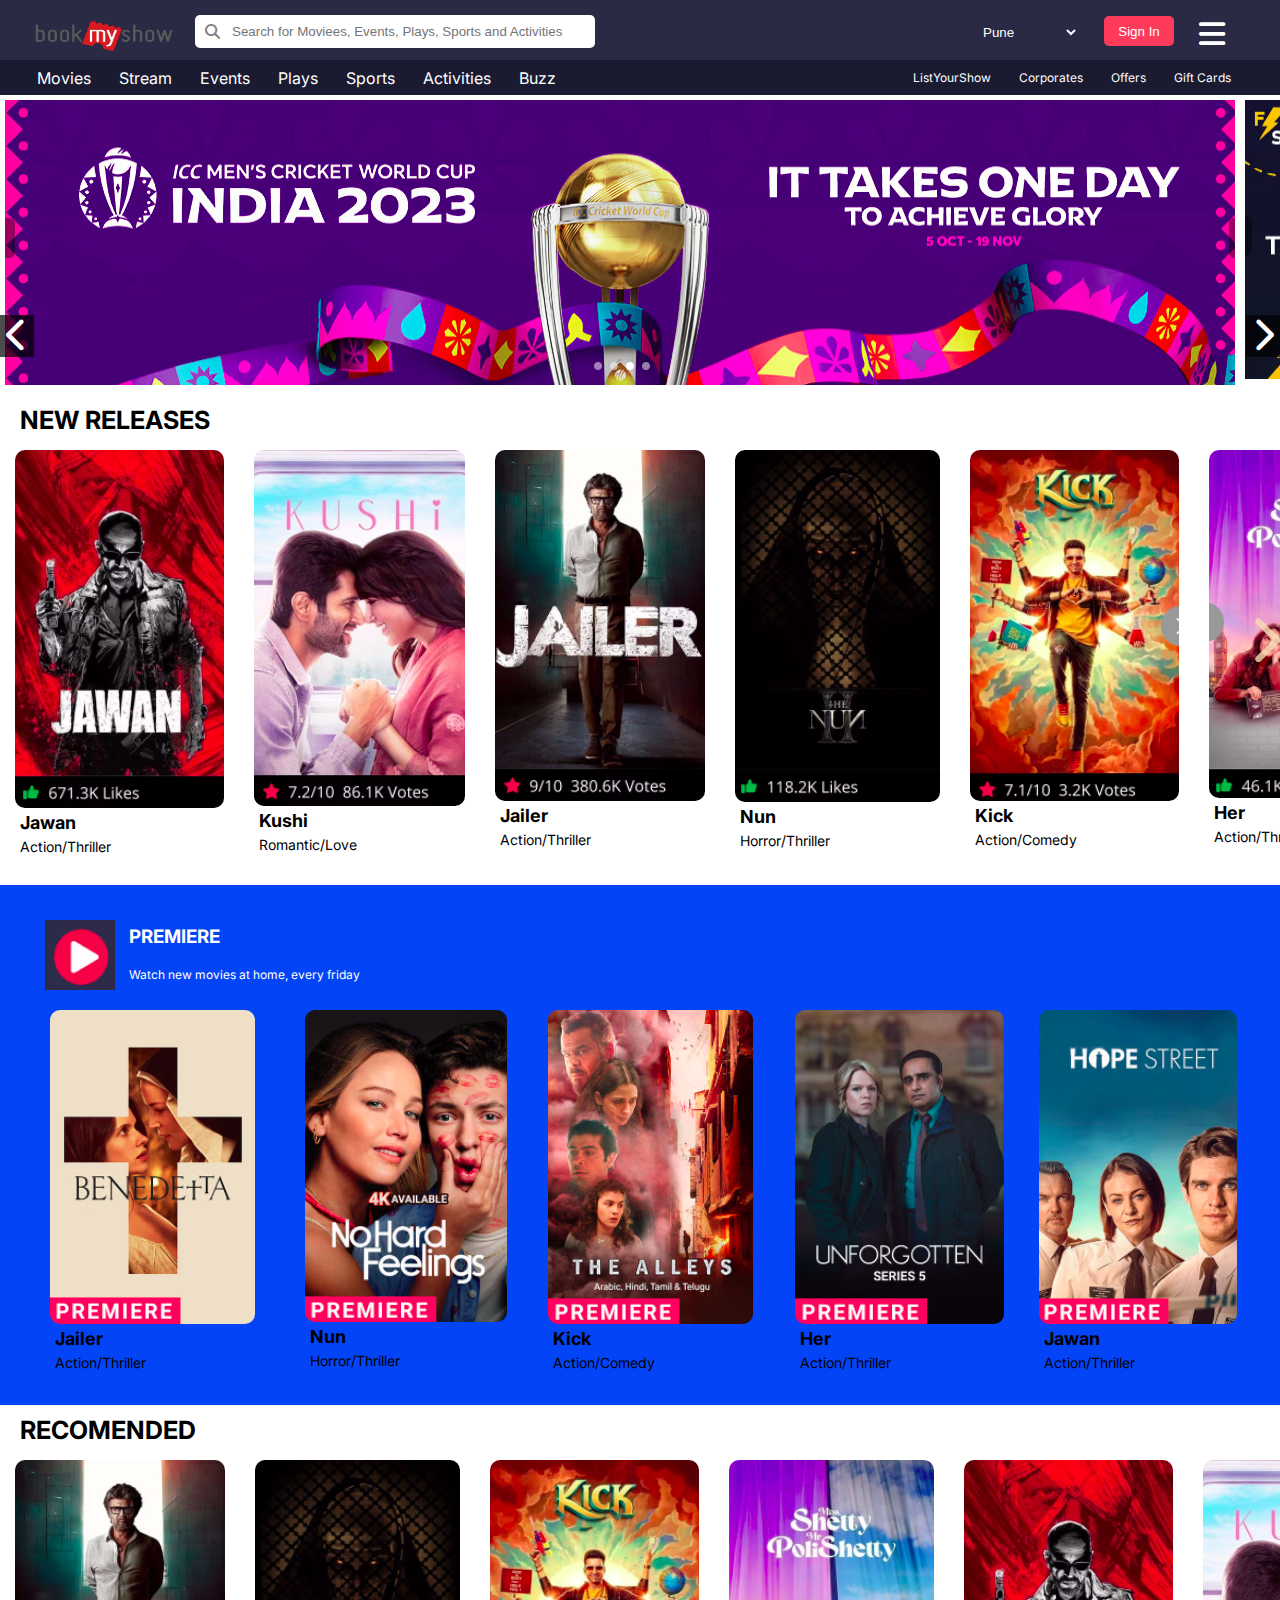
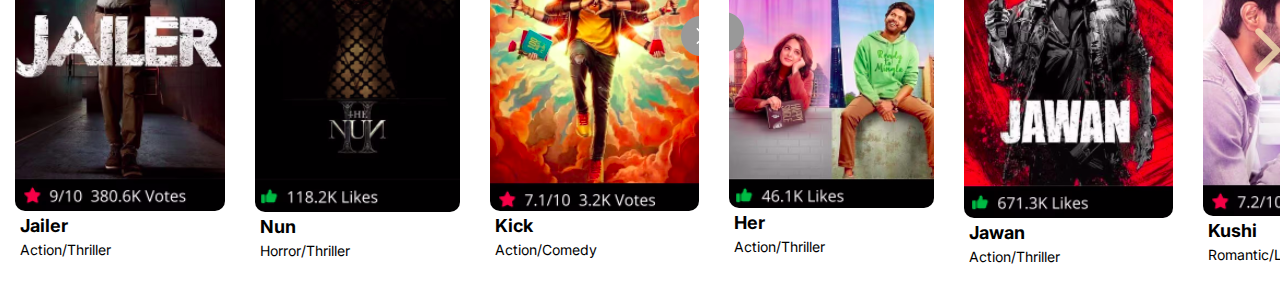
==== index.html @ 2d860945 "Book My Show Clone" ====
<!DOCTYPE html>
<html lang="en">

<head>
    <meta charset="UTF-8">
    <meta name="viewport" content="width=device-width, initial-scale=1.0">
    <title>bookMyShow</title>
    <link rel="stylesheet" href="style.css">
    <link rel="stylesheet" href="https://cdnjs.cloudflare.com/ajax/libs/font-awesome/6.4.2/css/all.min.css">
</head>

<body>


    <div id="popup1" class="overlay">
        <div class="popup">
            <h2>Get Started</h2>
            <a class="close" href="#">&times;</a>
            <div class="button">
                <img src="Images/google.png" alt="">
                <p>Continue with Google</p>
            </div>
            <div class="button">
                <img src="Images/email.png" alt="">
                <p>Continue with Email</p>
            </div> 
            <div class="button">
                <img src="Images/apple.png" alt="">
                <p>Continue with Apple</p>
            </div>  
            <p>OR</p>
            <div class="number">
                <img src="Images/india.png" alt="">
                <p>+91</p>
                <input type="tel" placeholder="Continue with mobile number">
            </div>
            <div class="space"></div>
            <p class="bottom">I agree to the <span>Terms & Conditions</span> and <span>Privacy Policy.</span></p>
        </div>
    </div>

    <div id="mySidenav" class="sidenav">
        <div class="top-div">
            <p>Hey!</p>
            <a href="javascript:void(0)" class="closebtn" onclick="closeNav()">&times;</a>
        </div>
        <div class="bot-div">
            <img src="Images/profile.png" alt="">
            <p>Unlock special offers & great benefits</p>
            <button>Login / Register</button>
        </div>
        <div class="container-data">
            <div class="container-content">
                <div class="container-left">
                    <i class="fa-regular fa-bell"></i>
                    <p style="color: black;">Notification</p>
                </div>
                <i class="fa-solid fa-chevron-right"></i>
            </div>
            <div class="container-content">
                <div class="container-left">
                    <i class="fa-regular fa-bell"></i>
                    <div class="inner-desc">
                        <p>Notification</p>
                        <p class="desc">View all your bookings & purchases</p>
                    </div>
                </div>
                <i class="fa-solid fa-chevron-right"></i>
            </div>
            <div class="container-content">
                <div class="container-left">
                    <i class="fa-solid fa-bag-shopping" style="color: black;"></i>
                    <div class="inner-desc">
                        <p style="color: black;">Your Orders</p>
                        <p class="desc" style="color: black;">Rented & Purchased Moviees</p>
                    </div>
                </div>
                <i class="fa-solid fa-chevron-right"></i>
            </div>
            <div class="container-content">
                <div class="container-left">
                    <i class="fa-solid fa-message"></i>
                    <div class="inner-desc">
                        <p>Play Credit Card</p>
                        <p class="desc">View your play credit card details and offers</p>
                    </div>
                </div>
                <i class="fa-solid fa-chevron-right"></i>
            </div>
            <div class="container-content">
                <div class="container-left">
                    <i class="fa-solid fa-credit-card"></i>
                    <div class="inner-desc">
                        <p>Help & support</p>
                        <p class="desc">View Commonly asked queries and chat</p>
                    </div>
                </div>
                <i class="fa-solid fa-chevron-right"></i>
            </div>
            <div class="container-content">
                <div class="container-left">
                    <i class="fa-solid fa-gift" style="color: black;"></i>
                    <div class="inner-desc">
                        <p style="color: black;">Reward</p>
                        <p class="desc" style="color: black;">View your reward and Unlock new ones</p>
                    </div>
                </div>
                <i class="fa-solid fa-chevron-right"></i>
            </div>


            <div class="container-content">
                <div class="container-left">
                    <i class="fa-solid fa-gear"></i>
                    <div class="inner-desc">
                        <p>Account & Settings</p>
                        <p class="desc">Locations, Payment, Permission & More</p>
                    </div>
                </div>
                <i class="fa-solid fa-chevron-right"></i>
            </div>
        </div>
    </div>

    <nav class="fnav">
        <div class="left">
            <img src="Images/logo.png" alt="">
            <div class="input-cotainer">
                <i class="fa-solid fa-magnifying-glass" style="color: gray;"></i>
                <input type="text" name="" id="" placeholder="Search for Moviees, Events, Plays, Sports and Activities">
            </div>
        </div>
        <div class="right">
            <select id="location" name="location">
                <option value="Pune">Pune</option>
                <option value="Hyderabad">Hyderabad</option>
                <option value="Bangalore">Bangalore</option>
                <option value="Chennai">Chennai</option>
                <option value="Coimbatore">Coimbatore</option>
            </select>
            <button><a href="#popup1">Sign In</a></button>
            <i class="fa-solid fa-bars" onclick="openNav()"></i>
        </div>
    </nav>

    <nav class="snav">
        <div class="s-left">
            <p>Movies</p>
            <p>Stream</p>
            <p>Events</p>
            <p>Plays</p>
            <p>Sports</p>
            <p>Activities</p>
            <p>Buzz</p>
        </div>

        <div class="s-right">
            <p>ListYourShow</p>
            <p>Corporates</p>
            <p>Offers</p>
            <p>Gift Cards</p>
        </div>
    </nav>

    <div class="banner-container">
        <div class="banner-content">
            <div class="banner-item"><img src="Images/b1.png" alt=""></div>
            <div class="banner-item"><img src="Images/b2.png" alt=""></div>
            <div class="banner-item"><img src="Images/b3.png" alt=""></div>
        </div>
        <div class="button-content">
            <button class="scroll-button bleft" id="bleft"><i class="fa-solid fa-chevron-left"></i></button>
            <button class="scroll-button bright" id="bright"><i class="fa-solid fa-chevron-right"></i></button>
        </div>
    </div>

    <div class="container">
        <div class="content-container">
            <div class="moviee-list-container">
                <div class="moviee-list-title">
                    NEW RELEASES
                </div>
                <div class="moviee-list-wrapper">
                    <div class="moviee-list">
                        <div class="moviee-list-item">
                            <img class="moviee-list-item-img" src="Images/m1.png" alt="">
                            <span class="moviee-list-item-title">Jawan</span>
                            <p class="moviee-list-item-desc">Action/Thriller</p>
                        </div>
                        <div class="moviee-list-item">
                            <img class="moviee-list-item-img" src="Images/m2.png" alt="">
                            <span class="moviee-list-item-title">Kushi</span>
                            <p class="moviee-list-item-desc">Romantic/Love</p>
                        </div>
                        <div class="moviee-list-item">
                            <img class="moviee-list-item-img" src="Images/m3.png" alt="">
                            <span class="moviee-list-item-title">Jailer</span>
                            <p class="moviee-list-item-desc">Action/Thriller</p>
                        </div>
                        <div class="moviee-list-item">
                            <img class="moviee-list-item-img" src="Images/m4.png" alt="">
                            <span class="moviee-list-item-title">Nun</span>
                            <p class="moviee-list-item-desc">Horror/Thriller</p>
                        </div>
                        <div class="moviee-list-item">
                            <img class="moviee-list-item-img" src="Images/m5.png" alt="">
                            <span class="moviee-list-item-title">Kick</span>
                            <p class="moviee-list-item-desc">Action/Comedy</p>
                        </div>
                        <div class="moviee-list-item">
                            <img class="moviee-list-item-img" src="Images/m6.png" alt="">
                            <span class="moviee-list-item-title">Her</span>
                            <p class="moviee-list-item-desc">Action/Thriller</p>
                        </div>
                        <div class="moviee-list-item">
                            <img class="moviee-list-item-img" src="Images/m3.png" alt="">
                            <span class="moviee-list-item-title">Jailer</span>
                            <p class="moviee-list-item-desc">Action/Thriller</p>
                        </div>
                        <div class="moviee-list-item">
                            <img class="moviee-list-item-img" src="Images/m4.png" alt="">
                            <span class="moviee-list-item-title">Nun</span>
                            <p class="moviee-list-item-desc">Horror/Thriller</p>
                        </div>
                        <div class="moviee-list-item">
                            <img class="moviee-list-item-img" src="Images/m5.png" alt="">
                            <span class="moviee-list-item-title">Kick</span>
                            <p class="moviee-list-item-desc">Action/Comedy</p>
                        </div>
                        <div class="moviee-list-item">
                            <img class="moviee-list-item-img" src="Images/m6.png" alt="">
                            <span class="moviee-list-item-title">Her</span>
                            <p class="moviee-list-item-desc">Action/Thriller</p>
                        </div>
                    </div>
                    <i class="fa-solid fa-chevron-right arrow"></i>
                </div>
            </div>

            <div class="premere-list-container">
                <div class="premere-icon">
                    <img src="Images/premere-icon.png" alt="">
                    <div class="premere-title">
                        <h3>PREMIERE</h3>
                        <p>Watch new movies at home, every friday</p>
                    </div>
                </div>

                <div class="moviee-list-wrapper">
                    <div class="premiere-list">
                        <div class="moviee-list-item">
                            <img class="moviee-list-item-img" src="Images/p1.png" alt="">
                            <span class="moviee-list-item-title">Jailer</span>
                            <p class="moviee-list-item-desc">Action/Thriller</p>
                        </div>
                        <div class="moviee-list-item">
                            <img class="moviee-list-item-img" src="Images/p2.png" alt="">
                            <span class="moviee-list-item-title">Nun</span>
                            <p class="moviee-list-item-desc">Horror/Thriller</p>
                        </div>
                        <div class="moviee-list-item">
                            <img class="moviee-list-item-img" src="Images/p3.png" alt="">
                            <span class="moviee-list-item-title">Kick</span>
                            <p class="moviee-list-item-desc">Action/Comedy</p>
                        </div>
                        <div class="moviee-list-item">
                            <img class="moviee-list-item-img" src="Images/p5.png" alt="">
                            <span class="moviee-list-item-title">Her</span>
                            <p class="moviee-list-item-desc">Action/Thriller</p>
                        </div>
                        <div class="moviee-list-item">
                            <img class="moviee-list-item-img" src="Images/p6.png" alt="">
                            <span class="moviee-list-item-title">Jawan</span>
                            <p class="moviee-list-item-desc">Action/Thriller</p>
                        </div>
                    </div>
                </div>
            </div>
            
            <div class="moviee-list-container">
                <div class="moviee-list-title">
                    RECOMENDED
                </div>
                <div class="moviee-list-wrapper">
                    <div class="moviee-list">
                        <div class="moviee-list-item">
                            <img class="moviee-list-item-img" src="Images/m3.png" alt="">
                            <span class="moviee-list-item-title">Jailer</span>
                            <p class="moviee-list-item-desc">Action/Thriller</p>
                        </div>
                        <div class="moviee-list-item">
                            <img class="moviee-list-item-img" src="Images/m4.png" alt="">
                            <span class="moviee-list-item-title">Nun</span>
                            <p class="moviee-list-item-desc">Horror/Thriller</p>
                        </div>
                        <div class="moviee-list-item">
                            <img class="moviee-list-item-img" src="Images/m5.png" alt="">
                            <span class="moviee-list-item-title">Kick</span>
                            <p class="moviee-list-item-desc">Action/Comedy</p>
                        </div>
                        <div class="moviee-list-item">
                            <img class="moviee-list-item-img" src="Images/m6.png" alt="">
                            <span class="moviee-list-item-title">Her</span>
                            <p class="moviee-list-item-desc">Action/Thriller</p>
                        </div>
                        <div class="moviee-list-item">
                            <img class="moviee-list-item-img" src="Images/m1.png" alt="">
                            <span class="moviee-list-item-title">Jawan</span>
                            <p class="moviee-list-item-desc">Action/Thriller</p>
                        </div>
                        <div class="moviee-list-item">
                            <img class="moviee-list-item-img" src="Images/m2.png" alt="">
                            <span class="moviee-list-item-title">Kushi</span>
                            <p class="moviee-list-item-desc">Romantic/Love</p>
                        </div>
                    </div>
                    <i class="fa-solid fa-chevron-right arrow"></i>
                </div>
            </div>
        </div>
    </div>
    <script src="app.js"></script>
</body>
</html>
---- style.css ----
@import url('https://fonts.googleapis.com/css2?family=Inter:wght@300&display=swap');

body {
    font-family: 'Inter', sans-serif;
    margin: 0;
    overflow-x: hidden;
}

hr
{
    border: 1rcap solid rgba(0, 0, 0);
}

.sidenav {
    height: 100%;
    width: 0;
    position: fixed;
    z-index: 1;
    top: 0;
    right: 0;
    background-color: white;
    overflow-x: hidden;
    transition: 0.5s;
}

.sidenav a {
    padding: 8px 8px 8px 32px;
    text-decoration: none;
    font-size: 25px;
    color: #818181;
    display: block;
    transition: 0.3s;
}

.top-div
{   
    height: 80px;
    width: 100vw;
    background-color: rgba(42, 42, 68);
}

.top-div p
{
    color: white;
    font-weight: bold;
    font-size: 20px;
    padding-top: 25px;
    margin-left: 20px;
}

.overlay {
    position: fixed;
    top: 0;
    bottom: 0;
    left: 0;
    right: 0;
    background: rgba(0, 0, 0, 0.7);
    transition: opacity 500ms;
    visibility: hidden;
    opacity: 0;
    z-index: 1;
}

.overlay:target {
    visibility: visible;
    opacity: 1;
}

.popup .close {
    position: absolute;
    top: 30px;
    right: 60px;
    transition: all 200ms;
    font-size: 25px;
    font-weight: bold;
    text-decoration: none;
    color: #333;
}

.popup .close:hover {
    color: #06D85F;
}

.popup .content {
    max-height: 30%;
    overflow: auto;
}

@media screen and (max-width: 700px) {
    .box {
        width: 70%;
    }

    .popup {
        width: 70%;
    }
}

.popup {
    margin: 70px auto;
    padding: 20px;
    background: #fff;
    border-radius: 5px;
    width: 30%;
    position: relative;
    transition: all 1s ease-in-out;
    text-align: center;
}

.popup h2
{
    font-size: 18px;
}

.popup .button{
    display: flex;
    margin: 25px;
    height: 40px;
    border: 1px solid gray;
    align-items: center;
    border-radius: 2px;
    cursor: pointer;
}

.button img
{
    height: 18px;
    margin-left: 25px;
}

.button p
{
    font-size: 15px;
    margin-left: 70px;
    color: gray;
    font-weight: bold;
}

.popup p
{
    font-weight: bold;
    color: gray;
}

.number
{
    display: flex;
    margin: 25px;
    align-items: center;
}

.number input:hover
{
    color: red;
    border-bottom: 1px solid red;
}

.number img
{
    height: 18px;   
}

.number p{
    margin-left: 5px;
    margin-right: 5px;
    font-size: 12px;
}

.number input
{
    border: none;
    outline: none;
    border-bottom: 1px solid gray;
    width: 280px;
    padding-bottom: 5px;
    margin-left: 5px;
}

.popup .space
{
    height: 100px;
}

.popup span
{
    text-decoration: underline;
    font-size: 10px;
}

.popup span:hover
{
    color: blue;
}

.bottom
{
    font-size: 10px;
}

.bot-div
{
    display: flex;
    height: 50px;
    width: 320px;
    /* background-color: rebeccapurple; */
    padding: 10px;
    justify-content: space-between;
    align-items: center;
}

.bot-div p
{
    font-size: 12px;
    margin-left: 10px;
    font-weight: 400;
}

.bot-div button
{
    height: 35px;
    width: 100px;
    border: 1px solid rgb(219, 71, 71);
    background-color: transparent;
    color: rgb(219, 71, 71);
    border-radius: 10px;
    font-size: 10px;
    font-weight: 800;
}

.bot-div img
{
    height: 40px;
    width: 40px;
}

.container-content
{
    display: flex;
    align-items: center;
    justify-content: space-between;
    height: 40px;
    margin-bottom: 25px;
}

.container-left
{
    width: 250px;
    display: flex;
    justify-content: start;
    align-items: center;
}

.container-left i{
    font-size: 15px;
    margin-left: 25px;
    color: gray;
}

.container-left p{
    font-size: 15px;
    margin-left: 4px;
    color: gray;
}

.container-content i{
    font-size: 15px;
    margin-right: 25px;
    color: gray;
}

.inner-desc
{
    margin-left: 5px;
}
.inner-desc p
{
    margin: 0;
    padding: 0;
}

.inner-desc .desc{
    font-size: 10px;
}

.sidenav a:hover {
    color: #f1f1f1;
}

.sidenav .closebtn {
    position: absolute;
    top: 10px;
    right: 10px;
    font-size: 25px;
    margin-left: 50px;
    color: wheat;
}

#main {
    transition: margin-left .5s;
    padding: 20px;
}

@media screen and (max-height: 450px) {
    .sidenav {
        padding-top: 15px;
    }

    .sidenav a {
        font-size: 18px;
    }
}


.fnav {
    display: flex;
    justify-content: center;
    justify-content: space-between;
    padding: 5px;
    height: 50px;
    max-width: 100vw;
    background-color: rgba(42, 42, 68);
}

.fnav .left {
    display: flex;
    margin-top: 10px;
    margin-left: 25px;
}

.fnav img {
    width: 150px
}

.input-cotainer {
    display: flex;
    align-items: center;
    justify-content: space-around;
    width: 400px;
    height: 33px;
    background-color: white;
    border: none;
    outline: none;
    border-radius: 5px;
    margin-inline: 15px;
}

.input-cotainer i {
    margin: 0 10px;
    font-size: 15px;
}

.left input {
    width: 400px;
    height: 33px;
    border: none;
    outline: none;
    background-color: transparent;
    text-align: left;
}


.fnav .right {
    display: flex;
    margin-top: 11px;
    margin-right: 50px;
    justify-content: space-between;
}

.right select {
    width: 100px;
    height: 33px;
    margin: 0 25px;
    background-color: transparent;
    outline: none;
    border: none;
    color: white;
}

.right select option {
    margin: 10px;
    background-color: rgba(42, 42, 68);
}

.right button {
    width: 70px;
    height: 30px;
    border: none;
    border-radius: 5px;
    color: white;
    background-color: rgba(259, 59, 91);
}

.right a
{
    text-decoration: none;
    color: white;
}

.right i {
    color: white;
    margin-left: 25px;
    margin-top: 3px;
    font-size: 30px;
}

.snav {
    display: flex;
    justify-content: space-between;
    align-items: center;
    padding: 5px;
    height: 25px;
    color: white;
    max-width: 100vw;
    background-color: rgb(26, 26, 48);
}

.s-left {
    display: flex;
    margin-left: 18px;
}

.s-left p {
    margin: 0 14px;
}

.s-right p {
    margin: 0 14px;
}


.snav .s-right {
    display: flex;
    margin-right: 30px;
    font-size: 12px;
}

.banner-container {
    width: 100%;
    object-fit: contain;
    height: 300px;
    white-space: nowrap;

}

.banner-content {
    width: 200%;
    display: flex;
    position: relative;
    transition: transform 0.5s ease;
    animation: scrollBanner 10s linear infinite;
}

@keyframes scrollBanner {
    0% {
        transform: translateX(0);
    }

    100% {
        transform: translateX(-100%);
    }
}

.banner-item {
    display: inline-block;
    text-align: center;
    padding: 5px;
    color: #fff;
    font-size: 20px;
}

.scroll-button {
    border: none;
    outline: none;
    background-color: rgba(0, 0, 0, 0.7);
    position: absolute;
    color: white;
    font-size: 35px;
    cursor: pointer;
}

.scroll-button.bleft {
    top: 35%;
    left: 0;
}

.scroll-button.bright {
    top: 35%;
    right: 0;
}

.moviee-list {
    display: flex;
    transform: translateX(0);
    transition: all 1s ease-in-out;
}

.moviee-list-item {
    margin: 10px;
    padding: 5px;
    position: relative;
}

.moviee-list-item img {
    object-fit: cover;
    border-radius: 10px;
    transition: all 0.6s ease-in-out;
    cursor: pointer;
}

.moviee-list-item-title {
    margin: 5px;
    font-size: 18px;
    font-weight: bold;
}

.moviee-list-item-desc {
    margin: 5px;
    font-size: 14px;
    font-weight: 400;
}

.moviee-list-title {
    margin-top: 10px;
    margin-left: 20px;
    font-size: 25px;
    font-weight: bold;
}

.moviee-list-wrapper {
    position: relative;
    overflow: hidden;
}

.arrow {
    font-size: 50px;
    position: absolute;
    top: 180px;
    right: 0;
    color: wheat;
    opacity: 0.8;
    cursor: pointer;
}

.moviee-container {
    position: relative;
    overflow: hidden;
}

.premere-list-container {
    height: 520px;
    width: 100vw;
    margin: 0;
    background-color: rgb(3, 68, 247);
}

.premere-icon {
    display: flex;
    height: 100px;
    width: 350px;
    margin: 10px 10px;
    justify-content: space-between;
}

.premere-icon img {
    height: 70px;
    width: 70px;
    margin-top: 35px;
    margin-left: 35px;
}

.premere-title h3 {
    margin-top: 40px;
    color: white;
}

.premere-title p {
    font-size: 12px;
    color: white;
}

.premiere-list {
    margin-left: 35px;
    display: flex;
}

.booking-top {
    height: 130px;
    background-color: rgba(42, 42, 68);
    display: flex;
    justify-content: flex-end;
    flex-direction: column;
}

.movie-title {
    font-size: 25px;
    color: white;
    margin-left: 25px;
    font-weight: 800;
}

.buttons {
    margin-left: 25px;
    margin-bottom: 20px;
    display: flex;
}

.ua {
    border-radius: 50%;
    padding: 5px;
    border: 1px solid white;
    outline: whites;
    background-color: transparent;
    margin-right: 10px;
    color: white;
    font-size: 10px;
}

.desc-button {
    border-radius: 5px;
    padding: 3px;
    border: 1px solid grey;
    outline: whites;
    background-color: transparent;
    margin: 0 10px;
    color: white;
    font-size: 8px;
}

.cal-left {
    display: flex;
    width: 350px;
    margin-left: 20px;
    justify-content: space-between;
    align-items: center;
}

.calendar {
    display: flex;
    height: auto;
    width: 300px;
    overflow-x: hidden;
    overflow-y: hidden;
    /* background-color: rebeccapurple; */
}

.calendar p {
    padding: 0;
    margin: 0;
}

.days {
    margin-right: 10px;
    align-items: center;
    text-align: center;
    font-size: 10px;
    font-weight: 400;
    color: grey;
    cursor: pointer;
}

.days.curr {
    background-color: rgb(207, 67, 67);
    border: 1px solid rgb(207, 67, 67);
    border-radius: 2px;
    padding: 5px;
}

.days.noncur {
    padding: 4px;
    border-radius: 2px;
}

.date {
    font-size: 15px;
    font-weight: bold;
    color: black;
}

#left-arrow,#right-arrow
{
    cursor: pointer;
}

.cal-bar {
    display: flex;
    justify-content: space-between;
    height: 60px;
    width: 100vw;
    background-color: rgb(238, 230, 230);
}

.cal-right {
    display: flex;
    justify-content: space-around;
}

.cal-right .button {
    display: flex;
    justify-content: start;
    align-items: start;
    font-size: small;
    font-size: 20px;
    padding: 25px 55px 30px 0;
    border-bottom: 3px solid red;
}

.cal-right select {
    background-color: transparent;
    border: none;
    margin-left: 20px;
}

.cal-right select:hover {
    border: none;
}

.multiselect {
    width: 200px;
    margin-left: 20px;
}

.selectBox {
    position: relative;
}

.selectBox select {
    width: 75%;
    display: flex;
    padding-top: 20px;
}

.overSelect {
    font-size: 10px;
    margin: 20px;
}

#checkboxes {
    display: none;
    border: 1px #dadada solid;
}

#checkboxes label {
    display: block;
}

#checkboxes label:hover {
    background-color: #1e90ff;
}

.dp {
    font-size: 12px;
}

.cal-right i {
    padding-top: 20px;
    padding-right: 20px;
}

.desc-about {
    height: 30px;
    display: flex;
    font-size: 12px;
    color: gray;
    justify-content: end;
    align-items: center;
}

.desc-about p {
    margin-right: 15px;
}

.avai {
    background-color: green;
    border-radius: 50%;
    height: 8px;
    width: 8px;
    margin-right: 5px;
    margin-bottom: 3px;
}

.fast {
    background-color: red;
    border-radius: 50%;
    height: 8px;
    width: 8px;
    margin-right: 5px;
    margin-bottom: 3px;
}

.lan {
    color: green;
    border: 100 solid green;
    height: 15px;
    width: 30px;
    margin-top: 5px;
    margin-right: 5px;
    margin-bottom: 3px;
}

.theatre-names {
    display: flex;
    align-items: center;
    padding-top: 10px;
}


.theatre-left {
    display: flex;
    width: 400px;
}

#heart {
    color: grey;
    font-size: 25px;
    padding-left: 40px;
    padding-top: 14px;
}

.theatre-name p {
    font-weight: bold;
    font-size: 18px;
    padding-left: 20px;
}

.name-desc {
    display: flex;
}

.m-t {

    display: flex;
    align-items: center;
    justify-content: space-around;
    color: green;
}

.m-t i {
    height: 10px;
    width: 10px;
    padding-left: 20px;
    padding-bottom: 5px;
}

.m-t p {
    font-size: 12px;
}

.f-b {
    display: flex;
    align-items: center;
    justify-content: space-around;
    color: rgb(189, 189, 30);
}

.f-b i {
    height: 10px;
    width: 10px;
    padding-left: 20px;
    padding-bottom: 5px;
}

.f-b p {
    font-size: 12px;
}

.info {
    display: flex;
    align-items: start;
    margin-left: 35px;
    color: grey;
}

.info i {
    padding-top: 17px;
}

.info p {
    margin-left: 10px;
}

.theatre-right {
    width: 100vh;
    margin-left: 75px;
    margin-top: 20px;
}

.timings {
    display: flex;
    cursor: pointer;
}

.timing {
    width: 200px;
    border: 0.5px solid grey;
    display: flex;
    flex-direction: column;
    align-items: center;
    padding: 3px;
    margin: 10px;
    color: rgb(131, 90, 3);
}

.timing p {
    font-size: 10px;
}

.can {
    background-color: orange;
    border-radius: 50%;
    height: 15px;
    width: 15px;
    margin-right: 5px;
    margin-bottom: 3px;
}

.theatre-right p {
    font-size: 10px;
    padding-left: 10px;
}
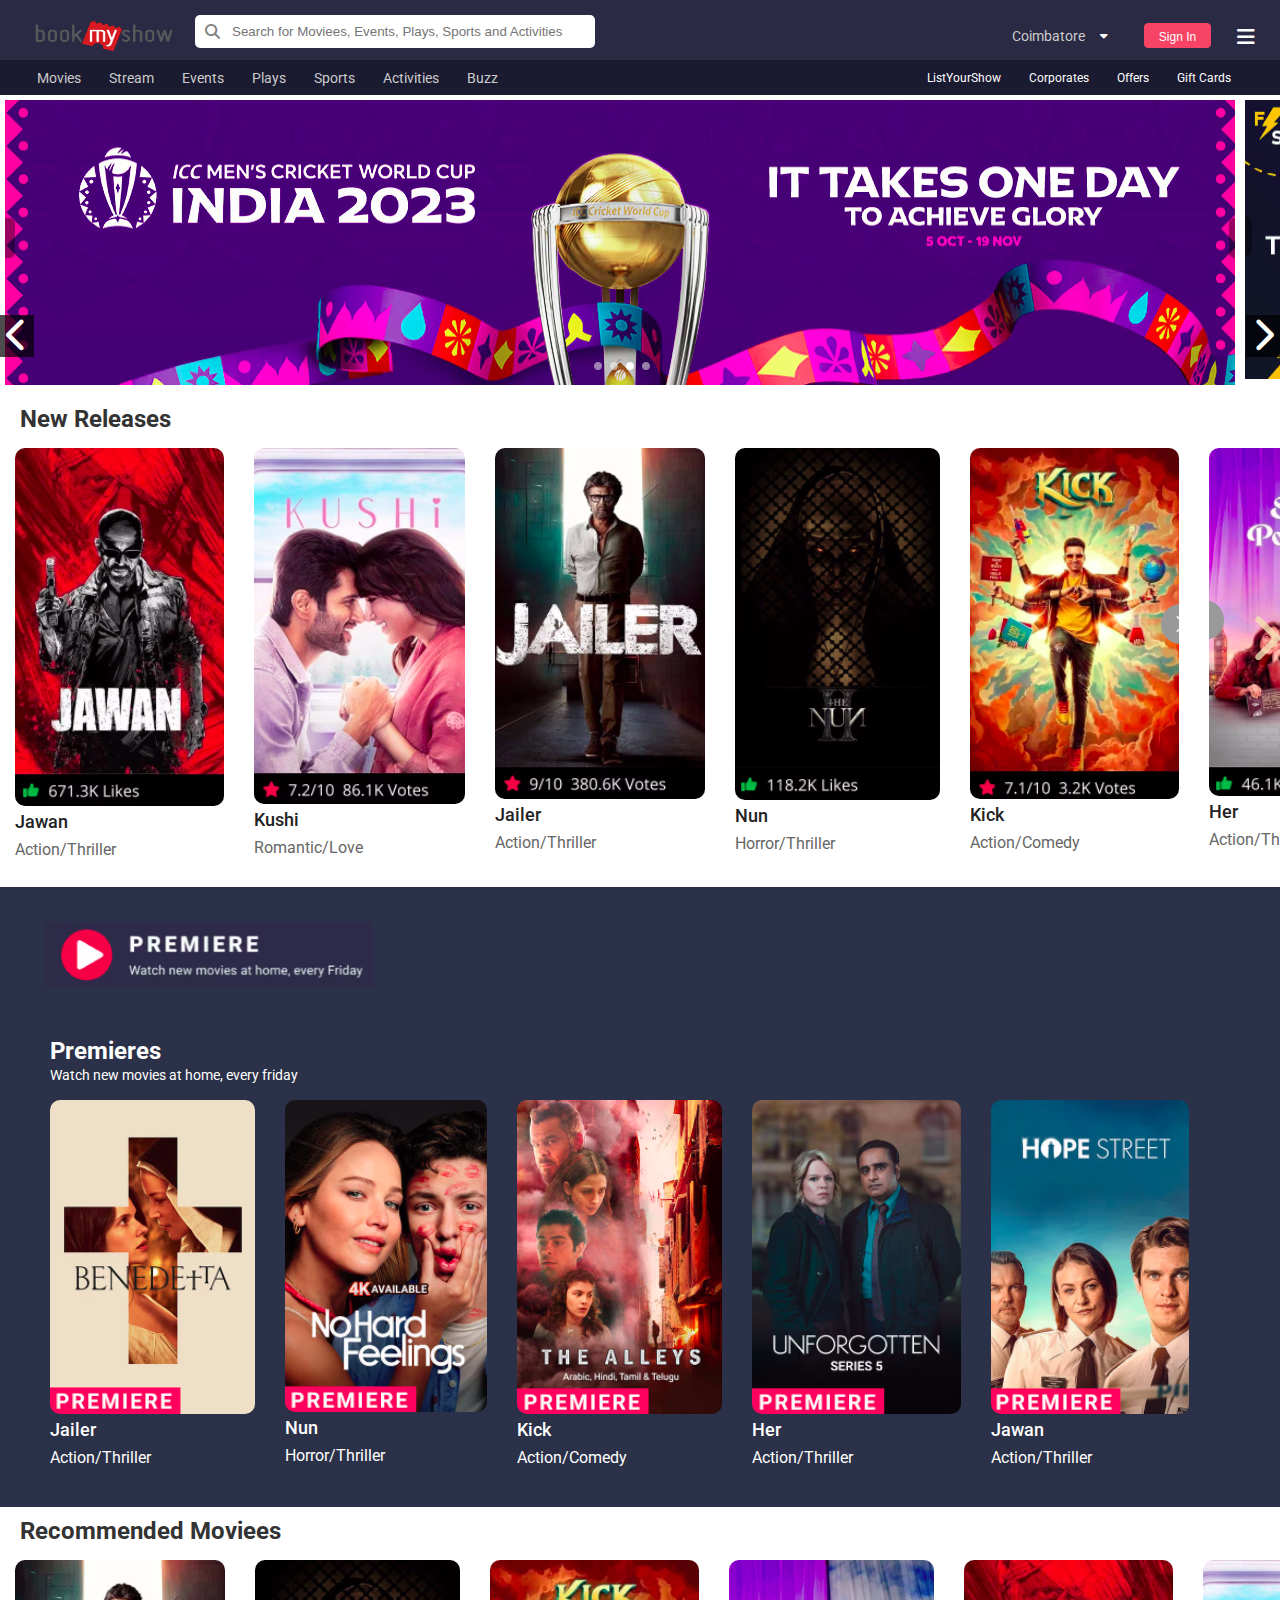
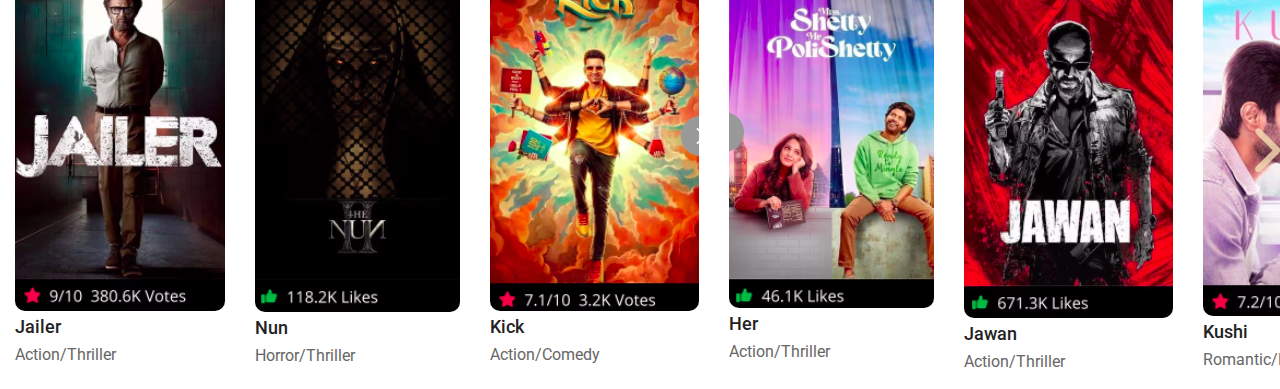
==== commit c51be762: "second commit" ====
--- a/index.html
+++ b/index.html
@@ -10,7 +10,6 @@
 </head>
 
 <body>
-
 
     <div id="popup1" class="overlay">
         <div class="popup">
@@ -39,6 +38,55 @@
         </div>
     </div>
 
+    <div id="popup2" class="overlay">
+        <div class="popup2">
+            <div class="input">
+                <i class="fa-solid fa-magnifying-glass"></i>
+                <p>Search for your city</p>
+            </div>
+            <p class="pop">Popular Cities</p>
+            <div class="cities">    
+                <div class="city">
+                    <img src="Images/mumbai.png" alt="">
+                    <p class="location">Mumbai</p>
+                </div>
+                <div class="city">
+                    <img src="Images/delhi.png" alt="">
+                    <p class="location">Delhi</p>
+                </div>
+                <div class="city">
+                    <img src="Images/bengaluru.png" alt="">
+                    <p class="location">Bengaluru</p>
+                </div>
+                <div class="city">
+                    <img src="Images/ahemedabad.png" alt="">
+                    <p class="location">Ahemedabad</p>
+                </div>
+                <div class="city">
+                    <img src="Images/chandigarh.png" alt="">
+                    <p class="location">Chandigarh</p>
+                </div>
+                <div class="city">
+                    <img src="Images/chennai.png" alt="">
+                    <p class="location">Chennai</p>
+                </div>
+                <div class="city">
+                    <img src="Images/pune.png" alt="">
+                    <p class="location">Pune</p>
+                </div>
+                <div class="city">
+                    <img src="Images/hyd.png" alt="">
+                    <p class="location">Hyderabad</p>
+                </div>
+                <div class="city">
+                    <img src="Images/kochi.png" alt="">
+                    <p class="location">Kochi</p>
+                </div>
+            </div>
+            <p class="vac">View All Cities</p>
+        </div>
+    </div>
+
     <div id="mySidenav" class="sidenav">
         <div class="top-div">
             <p>Hey!</p>
@@ -131,13 +179,10 @@
             </div>
         </div>
         <div class="right">
-            <select id="location" name="location">
-                <option value="Pune">Pune</option>
-                <option value="Hyderabad">Hyderabad</option>
-                <option value="Bangalore">Bangalore</option>
-                <option value="Chennai">Chennai</option>
-                <option value="Coimbatore">Coimbatore</option>
-            </select>
+            <div class="select">
+                <a href="#popup2"><p>Coimbatore</p></a>
+                <i  id="da" class="fa-solid fa-caret-down"></i>
+            </div>
             <button><a href="#popup1">Sign In</a></button>
             <i class="fa-solid fa-bars" onclick="openNav()"></i>
         </div>
@@ -178,7 +223,7 @@
         <div class="content-container">
             <div class="moviee-list-container">
                 <div class="moviee-list-title">
-                    NEW RELEASES
+                    New Releases
                 </div>
                 <div class="moviee-list-wrapper">
                     <div class="moviee-list">
@@ -239,39 +284,39 @@
 
             <div class="premere-list-container">
                 <div class="premere-icon">
-                    <img src="Images/premere-icon.png" alt="">
-                    <div class="premere-title">
-                        <h3>PREMIERE</h3>
-                        <p>Watch new movies at home, every friday</p>
-                    </div>
-                </div>
-
+                    <img src="Images/pre.png" alt="">
+                </div>
+
+                <div class="premere-title">
+                    <p class="title">Premieres</p>
+                    <p>Watch new movies at home, every friday</p>
+                </div>
                 <div class="moviee-list-wrapper">
                     <div class="premiere-list">
                         <div class="moviee-list-item">
                             <img class="moviee-list-item-img" src="Images/p1.png" alt="">
-                            <span class="moviee-list-item-title">Jailer</span>
-                            <p class="moviee-list-item-desc">Action/Thriller</p>
+                            <span class="pmoviee-list-item-title">Jailer</span>
+                            <p class="pmoviee-list-item-desc">Action/Thriller</p>
                         </div>
                         <div class="moviee-list-item">
                             <img class="moviee-list-item-img" src="Images/p2.png" alt="">
-                            <span class="moviee-list-item-title">Nun</span>
-                            <p class="moviee-list-item-desc">Horror/Thriller</p>
+                            <span class="pmoviee-list-item-title">Nun</span>
+                            <p class="pmoviee-list-item-desc">Horror/Thriller</p>
                         </div>
                         <div class="moviee-list-item">
                             <img class="moviee-list-item-img" src="Images/p3.png" alt="">
-                            <span class="moviee-list-item-title">Kick</span>
-                            <p class="moviee-list-item-desc">Action/Comedy</p>
+                            <span class="pmoviee-list-item-title">Kick</span>
+                            <p class="pmoviee-list-item-desc">Action/Comedy</p>
                         </div>
                         <div class="moviee-list-item">
                             <img class="moviee-list-item-img" src="Images/p5.png" alt="">
-                            <span class="moviee-list-item-title">Her</span>
-                            <p class="moviee-list-item-desc">Action/Thriller</p>
+                            <span class="pmoviee-list-item-title">Her</span>
+                            <p class="pmoviee-list-item-desc">Action/Thriller</p>
                         </div>
                         <div class="moviee-list-item">
                             <img class="moviee-list-item-img" src="Images/p6.png" alt="">
-                            <span class="moviee-list-item-title">Jawan</span>
-                            <p class="moviee-list-item-desc">Action/Thriller</p>
+                            <span class="pmoviee-list-item-title">Jawan</span>
+                            <p class="pmoviee-list-item-desc">Action/Thriller</p>
                         </div>
                     </div>
                 </div>
@@ -279,7 +324,7 @@
             
             <div class="moviee-list-container">
                 <div class="moviee-list-title">
-                    RECOMENDED
+                    Recommended Moviees
                 </div>
                 <div class="moviee-list-wrapper">
                     <div class="moviee-list">
--- a/style.css
+++ b/style.css
@@ -1,7 +1,9 @@
 @import url('https://fonts.googleapis.com/css2?family=Inter:wght@300&display=swap');
+@import url('https://fonts.googleapis.com/css2?family=Inter:wght@300&family=Poppins&family=Roboto+Condensed:wght@300&family=Roboto:ital,wght@0,100;0,300;0,400;1,400&display=swap');
 
 body {
     font-family: 'Inter', sans-serif;
+    font-family: 'Roboto', sans-serif;
     margin: 0;
     overflow-x: hidden;
 }
@@ -110,7 +112,7 @@
 .popup h2
 {
     font-size: 18px;
-}
+}   
 
 .popup .button{
     display: flex;
@@ -120,6 +122,39 @@
     align-items: center;
     border-radius: 2px;
     cursor: pointer;
+}
+
+.popup2 .pop
+{
+    margin-top: 40px;
+    font-size: 14px;
+    color: #333;
+    letter-spacing: 0;
+    padding: 0;
+    text-align: center;
+    text-transform: none;
+}
+.input
+{
+    display: flex;
+    height: 45px;
+    align-items: center;
+    box-shadow: 0.1px 0.1px 1px grey;
+    padding-left: 20px;
+}
+
+.input i
+{
+    font-size: 15px;
+    color: gray;
+}
+
+.input p
+{
+    margin-left: 20px;
+    font-size: 10px;
+    color: gray;
+    font-weight: 500;
 }
 
 .button img
@@ -142,6 +177,24 @@
     color: gray;
 }
 
+.popup2
+{
+    margin: 70px auto;
+    padding: 20px;
+    background: #fff;
+    border-radius: 5px;
+    width: 80%;
+    height: 45%;
+    position: relative;
+    transition: all 1s ease-in-out;
+    text-align: center;
+}
+
+.cities
+{
+    display: flex;
+    justify-content: space-between;
+}
 .number
 {
     display: flex;
@@ -197,6 +250,49 @@
     font-size: 10px;
 }
 
+.city
+{
+    height: 120px;
+    width: 200px;
+    display: flex;
+    flex-direction: column;
+    align-items: center;
+    margin: 5px;
+}
+
+.city img
+{
+    height: 65px;
+    width: 65px;
+    margin: 0;
+    padding: 0;
+    color: gray;
+}
+
+.city p
+{
+    margin: 0;
+    padding: 0;
+}
+
+.vac
+{
+    font-size: 14px;
+    color: #dc3558;
+    text-decoration: none;
+    text-align: center;
+    display: block;
+    padding: 15px;
+}
+
+.location
+{
+    color: #666;
+    font-size: 14px;
+    max-width: 110px;
+    word-break: break-word;
+    text-align: center;
+}
 .bot-div
 {
     display: flex;
@@ -233,6 +329,11 @@
     width: 40px;
 }
 
+.container p
+{
+    padding: 0;
+    margin: 0;
+}
 .container-content
 {
     display: flex;
@@ -360,34 +461,58 @@
 
 
 .fnav .right {
-    display: flex;
+    width: 250px;
+    display: flex;
+    align-items: center;
     margin-top: 11px;
-    margin-right: 50px;
+    margin-right: 20px;
     justify-content: space-between;
 }
 
-.right select {
-    width: 100px;
+.right .select {
+    width: 110px;
     height: 33px;
-    margin: 0 25px;
+    margin-right: 5px;
+    display: flex;
+    justify-content: space-around;
+    align-items: center;
     background-color: transparent;
     outline: none;
     border: none;
     color: white;
 }
 
-.right select option {
-    margin: 10px;
-    background-color: rgba(42, 42, 68);
-}
+.right .select p
+{
+    margin: 0;
+    padding: 0;
+    font-size: 14px;
+    font-weight: 400;
+    color: rgb(204, 204, 204);
+    transition: all 0.25s cubic-bezier(0.645, 0.045, 0.355, 1) 0s;
+    cursor: pointer;
+}
+
+#da
+{
+    font-size: 12px;
+    padding: 0;
+    margin: 0;
+    cursor: pointer;
+}
+
 
 .right button {
-    width: 70px;
-    height: 30px;
-    border: none;
-    border-radius: 5px;
-    color: white;
-    background-color: rgba(259, 59, 91);
+    color: rgb(255, 255, 255);
+    background-color: rgb(248, 68, 100);
+    font-size: 12px;
+    height: 25px;
+    line-height: 25px;
+    width: 67px;
+    text-align: center;
+    border-radius: 4px;
+    border: 1px solid rgb(248, 68, 100);
+    display: block;
 }
 
 .right a
@@ -398,9 +523,9 @@
 
 .right i {
     color: white;
-    margin-left: 25px;
+    margin-left: 2px;
     margin-top: 3px;
-    font-size: 30px;
+    font-size: 20px;
 }
 
 .snav {
@@ -421,6 +546,9 @@
 
 .s-left p {
     margin: 0 14px;
+    font-size: 14px;
+    color: rgb(204, 204, 204);;
+    font-family: 'Roboto', sans-serif;
 }
 
 .s-right p {
@@ -507,23 +635,76 @@
     cursor: pointer;
 }
 
+.pmoviee-list-item-title
+{
+    margin: 0px 0px 4px;
+    word-break: break-word;
+    color: white;
+    font-family: Roboto;
+    font-size: 18px;
+    font-weight: 500;
+    line-height: 1.33;
+    overflow: hidden;
+    text-overflow: ellipsis;
+    display: -webkit-box;
+    -webkit-line-clamp: 2;
+    -webkit-box-orient: vertical;
+}
+
 .moviee-list-item-title {
-    margin: 5px;
+    margin: 0px 0px 4px;
+    word-break: break-word;
+    color: rgb(34, 34, 34);
+    font-family: Roboto;
     font-size: 18px;
-    font-weight: bold;
+    font-weight: 500;
+    line-height: 1.33;
+    overflow: hidden;
+    text-overflow: ellipsis;
+    display: -webkit-box;
+    -webkit-line-clamp: 2;
+    -webkit-box-orient: vertical;
 }
 
 .moviee-list-item-desc {
-    margin: 5px;
-    font-size: 14px;
-    font-weight: 400;
+    margin: 0px;
+    word-break: break-word;
+    color: rgb(102, 102, 102);
+    font-family: Roboto;
+    font-size: 16px;
+    font-weight: normal;
+    line-height: 1.5;
+    overflow: hidden;
+    text-overflow: ellipsis;
+    display: -webkit-box;
+    -webkit-line-clamp: 2;
+    -webkit-box-orient: vertical;
+}
+
+.pmoviee-list-item-desc {
+    margin: 0px;
+    word-break: break-word;
+    color: rgb(255, 255, 255);
+    font-family: Roboto;
+    font-size: 16px;
+    font-weight: normal;
+    line-height: 1.5;
+    overflow: hidden;
+    text-overflow: ellipsis;
+    display: -webkit-box;
+    -webkit-line-clamp: 2;
+    -webkit-box-orient: vertical;
 }
 
 .moviee-list-title {
     margin-top: 10px;
     margin-left: 20px;
-    font-size: 25px;
-    font-weight: bold;
+    font-size: 24px;
+    font-weight: 700;
+    color: rgb(51, 51, 51);
+    font-family: 'Roboto', sans-serif;
+    word-break: break-word;
+
 }
 
 .moviee-list-wrapper {
@@ -547,10 +728,10 @@
 }
 
 .premere-list-container {
-    height: 520px;
+    height: 620px;
     width: 100vw;
     margin: 0;
-    background-color: rgb(3, 68, 247);
+    background-color: rgb(43, 49, 72);
 }
 
 .premere-icon {
@@ -562,20 +743,35 @@
 }
 
 .premere-icon img {
-    height: 70px;
-    width: 70px;
     margin-top: 35px;
     margin-left: 35px;
 }
 
-.premere-title h3 {
-    margin-top: 40px;
-    color: white;
+.premere-title p
+{
+    margin: 0;
+    padding: 0;
+}
+.premere-title .title{
+    margin-top: 50px;
+    margin-left: 50px;
+    margin-bottom: 0;
+    word-break: break-word;
+    color: rgb(255, 255, 255);
+    font-family: Roboto;
+    font-size: 24px;
+    font-weight: 700;
+    line-height: 1.17;
 }
 
 .premere-title p {
-    font-size: 12px;
-    color: white;
+    margin-left: 50px;
+    word-break: break-word;
+    color: rgb(255, 255, 255);
+    font-family: Roboto;
+    font-size: 14px;
+    font-weight: normal;
+    line-height: 1.43;
 }
 
 .premiere-list {
@@ -584,7 +780,7 @@
 }
 
 .booking-top {
-    height: 130px;
+    height: 170px;
     background-color: rgba(42, 42, 68);
     display: flex;
     justify-content: flex-end;
@@ -592,10 +788,19 @@
 }
 
 .movie-title {
-    font-size: 25px;
-    color: white;
+    font-size: 36px;
+    color: #f4f4f4;
+    float: left;
+    white-space: nowrap;
+    overflow: hidden;
+    text-overflow: ellipsis;
+    width: -webkit-max-content;
+    width: max-content;
+    max-width: 70%;
     margin-left: 25px;
-    font-weight: 800;
+    font-weight: 400;
+    height: 85px;
+    align-items: center;
 }
 
 .buttons {
@@ -613,17 +818,19 @@
     margin-right: 10px;
     color: white;
     font-size: 10px;
+    margin-bottom: 0;
 }
 
 .desc-button {
-    border-radius: 5px;
-    padding: 3px;
-    border: 1px solid grey;
-    outline: whites;
-    background-color: transparent;
-    margin: 0 10px;
-    color: white;
-    font-size: 8px;
+    font-size: 10px;
+    color: rgba(255,255,255,.5);
+    background: 0 0;
+    padding: 1px 5px;
+    border-radius: 11px;
+    border: 1px solid rgba(255,255,255,.5);
+    margin-right: 10px;
+    text-transform: uppercase;
+    display: inline-block;
 }
 
 .cal-left {
@@ -698,13 +905,16 @@
     display: flex;
     justify-content: start;
     align-items: start;
-    font-size: small;
-    font-size: 20px;
     padding: 25px 55px 30px 0;
     border-bottom: 3px solid red;
+    font-weight: 9  00;
+    font-size: 14px;
+    font-weight: 500;
+    color: #333;
 }
 
 .cal-right select {
+    margin-top: 10px;
     background-color: transparent;
     border: none;
     margin-left: 20px;
@@ -801,6 +1011,7 @@
     display: flex;
     align-items: center;
     padding-top: 10px;
+    margin-bottom: 25px;
 }
 
 
@@ -810,15 +1021,27 @@
 }
 
 #heart {
-    color: grey;
-    font-size: 25px;
+    stroke: #999999;
+    fill: #FFFFFF;
+    color: #999999;
+    stroke-width: 5px;
+    cursor: pointer;
+    font-size: 5    px;
     padding-left: 40px;
     padding-top: 14px;
-}
-
+    margin-bottom: 5px;
+}
+
+.moviee-name
+{
+    width: 150px;
+}
 .theatre-name p {
+    color: #333333;
+    width: 250px;
+    font-family: 'Roboto', sans-serif;
+    font-size: 12px;
     font-weight: bold;
-    font-size: 18px;
     padding-left: 20px;
 }
 
@@ -827,55 +1050,80 @@
 }
 
 .m-t {
-
-    display: flex;
-    align-items: center;
-    justify-content: space-around;
-    color: green;
+    display: flex;
+    align-items: center;
+    text-align: center;
+    justify-content: space-between;
+    width: 65px;
+
 }
 
 .m-t i {
     height: 10px;
     width: 10px;
-    padding-left: 20px;
-    padding-bottom: 5px;
+    size: 12px;
+    color: #49ba8e;
+    margin-bottom: 8px;
 }
 
 .m-t p {
     font-size: 12px;
+    color: #49ba8e;
+    font-size: extract(12px, 17px, 400, 0);
+    cursor: default;
+    font-weight: 400;
+    padding: 0;
 }
 
 .f-b {
     display: flex;
     align-items: center;
+    width: 130px;
     justify-content: space-around;
-    color: rgb(189, 189, 30);
+    color: #ffa426;
+    margin-left: 20px;
 }
 
 .f-b i {
     height: 10px;
     width: 10px;
-    padding-left: 20px;
-    padding-bottom: 5px;
+    size: 12px;
+    color: #49ba8e;
+    margin-bottom: 8px;
+    color: #ffa426;
 }
 
 .f-b p {
-    font-size: 12px;
+    color: #ffa426;
+    font-size: extract(12px, 17px, 400, 0);
+    cursor: default;
+    font-weight: 400;
+    padding: 0;
 }
 
 .info {
     display: flex;
-    align-items: start;
-    margin-left: 35px;
+    align-items: center;
+    justify-content: space-between;
+    height: 40px;
+    margin-left: 5px;
     color: grey;
 }
 
 .info i {
-    padding-top: 17px;
+    width: 16px;
+    color: #7d7d7d; 
+    height: 16px;
 }
 
 .info p {
     margin-left: 10px;
+    font-weight: 500;
+    font-size: 10px;
+    line-height: 16px;
+    text-transform: uppercase;
+    color: #7d7d7d;
+    margin-left: 4px;
 }
 
 .theatre-right {
@@ -887,30 +1135,50 @@
 .timings {
     display: flex;
     cursor: pointer;
+    width: 750px;
 }
 
 .timing {
-    width: 200px;
-    border: 0.5px solid grey;
-    display: flex;
+    margin: 10px;
+    border: 1px solid #999;
+    color: #4abd5d;
+    padding: 2px;
+    border-radius: 4px;
+    width: 100px;
+    height: 40px;
+    display: flex;
+    justify-content: center;
+    align-items: center;
     flex-direction: column;
-    align-items: center;
-    padding: 3px;
-    margin: 10px;
-    color: rgb(131, 90, 3);
+    position: relative;
 }
 
 .timing p {
-    font-size: 10px;
+    font-size: 12px;
+    font-family: 'Roboto', sans-serif;
+    color: #4abd5d;
+
+}
+
+.nc
+{
+    display: flex;
+    align-items: center ;
+    width: 150px;
+}
+
+.nc p
+{
+    padding: 0;
+    margin: 0;
 }
 
 .can {
     background-color: orange;
     border-radius: 50%;
-    height: 15px;
-    width: 15px;
-    margin-right: 5px;
-    margin-bottom: 3px;
+    height: 7px;
+    width: 7px;
+    margin-left: 10px;
 }
 
 .theatre-right p {
